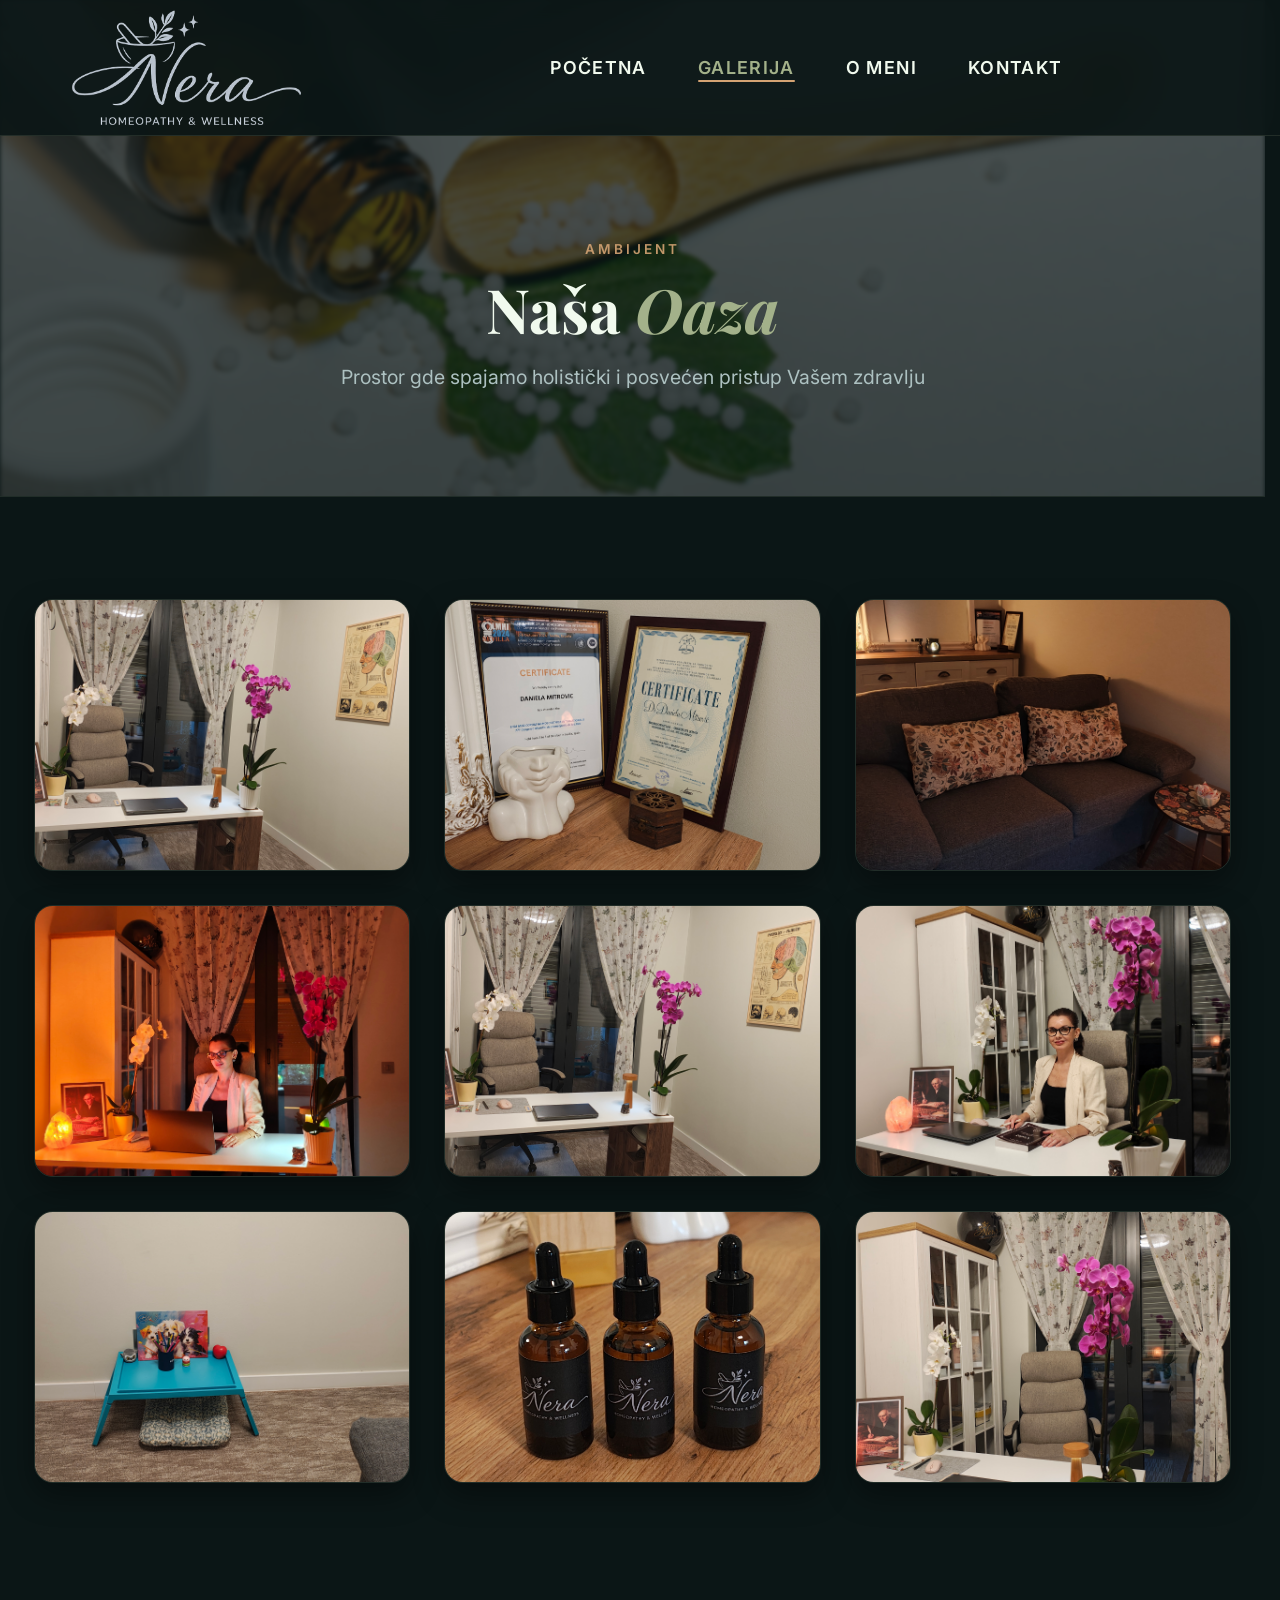
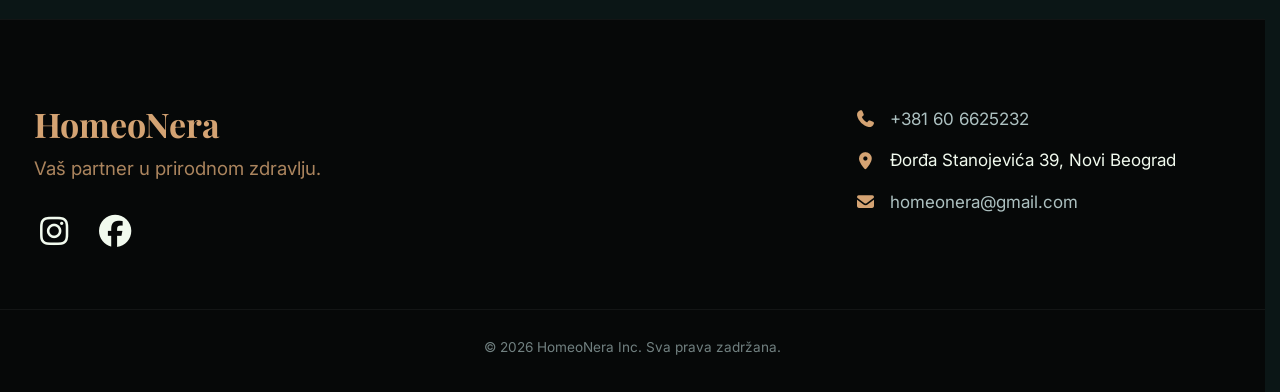
==== Galerija.html @ 5c1df566 "Add files via upload" ====
<!DOCTYPE html>
<html lang="sr">
<head>
    <meta charset="UTF-8">
    <meta name="viewport" content="width=device-width, initial-scale=1.0">
    <meta name="description" content="Zavirite u naš prijatan ambijent i pogledajte kako izgleda put do prirodnog zdravlja.">
    <title>Galerija | Homeopatija Nera Inc.</title>

    <link rel="preconnect" href="https://fonts.googleapis.com">
    <link rel="preconnect" href="https://fonts.gstatic.com" crossorigin>
    <link href="https://fonts.googleapis.com/css2?family=Playfair+Display:ital,wght@0,700;1,400&family=Inter:wght@300;400;600&display=swap" rel="stylesheet">
    <link rel="stylesheet" href="fontawesome-free-7.2.0-web/css/all.min.css">
    
    <link rel="icon" type="image/png" href="favourite.png">
    <link rel="stylesheet" href="style.css">
    <script src="skript.js" defer></script>
    <script src="galerija.js" defer></script>
</head>

<body>
    <header id="header">
        <div class="container header-content">
            <a href="index.html" class="logo" aria-label="HomeoNera - početna">
                <img src="Nera.png" alt="HomeoNera logo" width="120" height="120">
            </a>

            <button class="hamburger" id="hamburger" aria-label="Otvori navigaciju" aria-expanded="false" aria-controls="nav-links">
                <i class="fas fa-bars" aria-hidden="true"></i>
            </button>

            <nav aria-label="Glavna navigacija">
                <ul id="nav-links" role="list">
                    <li><a href="index.html#pocetna">Početna</a></li>
                    <li><a href="galerija.html" class="active-link">Galerija</a></li>
                    <li><a href="Omeni.html">O meni</a></li>
                    <li><a href="#kontakt">Kontakt</a></li>
                </ul>
            </nav>
        </div>
    </header>

    <main class="main-content">
        <section class="about-hero" aria-labelledby="galerija-hero-heading">
            <div class="container">
                <div class="about-hero-content">
                    <span class="hero-eyebrow">Ambijent</span>
                    <h1 id="galerija-hero-heading">Naša <em>Oaza</em></h1>
                    <p>Prostor gde spajamo holistički i posvećen pristup Vašem zdravlju</p>
                </div>
            </div>
        </section>

        <section class="about-me-section" aria-label="Fotografije ordinacije">
            <div class="container">
                <div class="gallery-grid">
                    <div class="img-box gallery-item" tabindex="0">
                        <img src="Galerie/Sideviewoffice 16_9.jpg" alt="Ambijent ordinacije 1" class="profile-img">
                    </div>
                    <div class="img-box gallery-item" tabindex="0">
                        <img src="Galerie/Diploma 16_9.jpg" alt="Homeopatski preparati" class="profile-img">
                    </div>
                    <div class="img-box gallery-item" tabindex="0">
                        <img src="Galerie/Couch.jpg" alt="Detalj iz prirode" class="profile-img">
                    </div>
                    <div class="img-box gallery-item" tabindex="0">
                        <img src="Galerie/Frontview 16_9.jpg" alt="Ambijent ordinacije 2" class="profile-img">
                    </div>
                    <div class="img-box gallery-item" tabindex="0">
                        <img src="Galerie/Sideviewoffice 16_9.jpg" alt="Ambijent ordinacije 1" class="profile-img">
                    </div>
                    <div class="img-box gallery-item" tabindex="0">
                        <img src="Galerie/Sideview.jpg" alt="Homeopatski preparati" class="profile-img">
                    </div>
                    <div class="img-box gallery-item" tabindex="0">
                        <img src="Galerie/Forkids.jpg" alt="Detalj iz prirode" class="profile-img">
                    </div>
                    <div class="img-box gallery-item" tabindex="0">
                        <img src="Galerie/Kapi.jpg" alt="Ambijent ordinacije 2" class="profile-img">
                    </div>
                    <div class="img-box gallery-item" tabindex="0">
                        <img src="Galerie/Frontviewoffice 9_16.jpg" alt="Ambijent ordinacije 1" class="profile-img">
                    </div>
                </div>
            </div>
        </section>
    </main>

    <footer id="kontakt">
        <div class="container footer-grid">
            <div class="footer-brand">
                <h4>HomeoNera</h4>
                <p>Vaš partner u prirodnom zdravlju.</p>
                <div class="social-icons">
                    <a href="https://www.instagram.com/dr.daniela.mitrovic.98" aria-label="Instagram profil"><i class="fab fa-instagram" aria-hidden="true"></i></a>
                    <a href="https://www.facebook.com/people/Holisti%C4%8Dki-centar-Nera/61590607058036/" aria-label="Facebook profil"><i class="fab fa-facebook" aria-hidden="true"></i></a>
                </div>
            </div>

            <div class="footer-contact">
                <p><i class="fas fa-phone" aria-hidden="true"></i> <a href="tel:+381606625232">+381 60 6625232</a></p>
                <p><i class="fas fa-map-marker-alt" aria-hidden="true"></i> Đorđa Stanojevića 39, Novi Beograd</p>
                <p><i class="fas fa-envelope" aria-hidden="true"></i> <a href="mailto:homeonera@gmail.com">homeonera@gmail.com</a></p>
            </div>
        </div>

        <div class="footer-bottom">
            <p>&copy; 2026 HomeoNera Inc. Sva prava zadržana.</p>
        </div>
    </footer>

    <div class="lightbox" id="lightbox" aria-modal="true" role="dialog">
        <button class="lightbox-btn lightbox-close" id="lightbox-close" aria-label="Zatvori galeriju">
            <i class="fas fa-times"></i>
        </button>
        <button class="lightbox-btn lightbox-prev" id="lightbox-prev" aria-label="Prethodna slika">
            <i class="fas fa-chevron-left"></i>
        </button>
        <img src="" alt="Uvećana slika" class="lightbox-img" id="lightbox-img">
        <button class="lightbox-btn lightbox-next" id="lightbox-next" aria-label="Sledeća slika">
            <i class="fas fa-chevron-right"></i>
        </button>
    </div>
</body>
</html>
---- style.css ----
:root {
    --dark-bg:       #0b1616;
    --navy-blue:     #162626;
    --light-blue:    #a3b18a;
    --gold:          #d4a373;
    --text-white:    #f1faee;
    --text-gray:     #adc1c1;
    --text-muted:    #718080;
    --accent-line:   rgba(163, 177, 138, 0.15);
    --accent-line-h: rgba(212, 163, 115, 0.4);
    --transition:    0.35s cubic-bezier(0.4, 0, 0.2, 1);
}

*, *::before, *::after {
    margin: 0;
    padding: 0;
    box-sizing: border-box;
}

html {
    font-size: 17px;
    scroll-behavior: smooth;
    scrollbar-gutter: stable;
}

body {
    background-color: var(--dark-bg);
    color: var(--text-white);
    font-family: 'Inter', sans-serif;
    line-height: 1.65;
    overflow-x: hidden;
    display: flex;
    flex-direction: column;
    min-height: 100dvh;
}

h1, h2, h3, h4 {
    font-family: 'Playfair Display', serif;
    font-weight: 700;
    line-height: 1.15;
}

img {
    display: block;
    max-width: 100%;
}

a {
    color: inherit;
    text-decoration: none;
}

ul { list-style: none; }

:focus-visible {
    outline: 2px solid var(--gold);
    outline-offset: 3px;
    border-radius: 4px;
}

@media (prefers-reduced-motion: reduce) {
    *, *::before, *::after {
        animation-duration: 0.01ms !important;
        transition-duration: 0.01ms !important;
    }
    html { scroll-behavior: auto; }
}

.container {
    max-width: 80rem;
    margin-inline: auto;
    padding-inline: 2rem;
}

.main-content {
    flex: 1;
}

header {
    height: 8rem;
    display: flex;
    align-items: center;
    position: fixed;
    inset-block-start: 0;
    width: 100%;
    z-index: 100;
    background: rgba(11, 22, 22, 0.92);
    backdrop-filter: blur(1rem);
    -webkit-backdrop-filter: blur(1rem);
    border-bottom: 0.0625rem solid var(--accent-line);
    transition: height var(--transition), background var(--transition), box-shadow var(--transition);
}

header.scrolled {
    height: 4.5rem;
    background: rgba(11, 22, 22, 0.99);
    box-shadow: 0 8px 30px rgba(0, 0, 0, 0.55);
}

.header-content {
    display: flex;
    justify-content: space-between;
    align-items: center;
    width: 100%;
    max-width: 100%;
    padding-inline: 6%;
}

.logo {
    display: flex;
    align-items: center;
    flex-shrink: 0;
}

.logo img {
    height: 7.5rem;
    width: auto;
    object-fit: contain;
    margin-inline-start: -0.5rem;
    transition: height var(--transition);
}

header.scrolled .logo img {
    height: 4rem;
}

.hamburger {
    display: none;
    background: transparent;
    border: none;
    color: var(--text-white);
    font-size: 2.2rem;
    cursor: pointer;
    padding: 0.5rem;
    position: absolute;
    inset-inline-end: 2rem;
    top: 50%;
    translate: 0 -50%;
    transition: color var(--transition);
    z-index: 101;
}

.hamburger:hover,
.hamburger[aria-expanded="true"] { color: var(--light-blue); }

nav { margin-inline-end: 11vw; }

nav ul {
    display: flex;
    gap: 3rem;
    align-items: center;
}

nav ul li a {
    font-size: 1.05rem;
    font-weight: 600;
    letter-spacing: 0.08rem;
    text-transform: uppercase;
    white-space: nowrap;
    position: relative;
    padding-block-end: 0.25rem;
    transition: color var(--transition);
}

nav ul li a::after {
    content: '';
    position: absolute;
    inset-block-end: 0;
    inset-inline-start: 0;
    width: 0;
    height: 0.125rem;
    background: var(--gold);
    transition: width var(--transition);
    border-radius: 1rem;
}

nav ul li a:hover,
nav ul li a.active-link { color: var(--light-blue); }

nav ul li a:hover::after,
nav ul li a.active-link::after { width: 100%; }

.hero {
    position: relative;
    padding-block: 14rem 8rem;
    min-height: 88dvh;
    display: flex;
    align-items: center;
    overflow: hidden;
    background: var(--dark-bg);
}

.hero::before {
    content: '';
    position: absolute;
    inset: -3%;
    background: linear-gradient(
        to bottom,
        rgba(11, 22, 22, 0.8),
        rgba(11, 22, 22, 0.92)
    ), url('Bg1.jpg') center / cover no-repeat;
    filter: blur(2px);
    z-index: 0;
    will-change: transform; 
}

.hero-botanical {
    position: absolute;
    inset-inline-end: 3%;
    top: 50%;
    translate: 0 -50%;
    width: clamp(260px, 35vw, 480px);
    opacity: 0.85;
    pointer-events: none;
    z-index: 1;
    animation: floatLeaf 8s ease-in-out infinite;
}

@keyframes floatLeaf {
    0%, 100% { translate: 0 -50%; }
    50%      { translate: 0 calc(-50% - 12px); }
}

.hero .container { position: relative; z-index: 2; }

.hero-grid {
    display: grid;
    grid-template-columns: 1.4fr 1fr;
    gap: 4rem;
    align-items: center;
}

.hero-eyebrow {
    display: inline-block;
    font-size: 0.8rem;
    font-weight: 600;
    letter-spacing: 0.18rem;
    text-transform: uppercase;
    color: var(--gold);
    margin-bottom: 1.1rem;
    opacity: 0.9;
}

.hero-text h1 {
    font-size: clamp(2.6rem, 5vw, 4.2rem);
    margin-bottom: 1.4rem;
}

.hero-text h1 em {
    color: var(--light-blue);
    font-style: italic;
}

.hero-text > p {
    color: var(--text-gray);
    font-size: 1.15rem;
    max-width: 34rem;
    margin-bottom: 3rem;
}

.hero-cards {
    display: flex;
    flex-direction: column;
    gap: 1.8rem;
}

.card {
    display: block;
    background: rgba(22, 38, 38, 0.45);
    backdrop-filter: blur(0.6rem);
    -webkit-backdrop-filter: blur(0.6rem);
    padding: 2rem 2.2rem;
    border-radius: 1.1rem;
    border: 0.0625rem solid var(--accent-line);
    max-width: 28rem;
    transition: transform var(--transition), border-color var(--transition), background var(--transition);
    cursor: pointer;
    will-change: transform;
}

.card:hover {
    transform: translateY(-2%);
    border-color: var(--gold);
    background: rgba(22, 38, 38, 0.65);
    transition: transform 0.3s ease-in-out, border-color 0.5s ease-in-out, background 0.3s ease-in-out;
}

.card:active { transform: translateY(-2px) scale(0.99); }

.card i {
    font-size: 1.8rem;
    color: var(--gold);
    margin-bottom: 0.8rem;
}

.card h3 {
    font-size: 1.3rem;
    margin-bottom: 0.4rem;
}

.card p {
    color: var(--text-gray);
    font-size: 0.95rem;
}

.info-section {
    padding-block: 7rem;
    background: var(--dark-bg);
}

.section-title {
    text-align: center;
    font-size: clamp(2rem, 4vw, 3rem);
    margin-bottom: 4rem;
}

.section-title::after {
    content: '';
    display: block;
    width: min(50%, 20rem);
    height: 0.18rem;
    background: linear-gradient(to right, transparent, var(--gold), transparent);
    margin: 0.9rem auto 0;
    border-radius: 1rem;
}

.info-grid {
    display: grid;
    grid-template-columns: repeat(auto-fit, minmax(17rem, 1fr));
    gap: 2rem;
}

.info-box {
    background: var(--navy-blue);
    padding: 2.8rem 2.4rem;
    border-radius: 1.1rem;
    border: 0.0625rem solid transparent;
    display: flex;
    flex-direction: column;
    align-items: center;
    text-align: center;
    transition: border-color var(--transition), transform var(--transition);
}

.info-icon {
    width: 3.5rem;
    height: 3.5rem;
    background: rgba(212, 163, 115, 0.1);
    border-radius: 50%;
    display: flex;
    align-items: center;
    justify-content: center;
    margin-bottom: 1.2rem;
    transition: background var(--transition);
}

.info-icon i {
    font-size: 1.5rem;
    color: var(--gold);
}

.naslov {
    font-size: 1.3rem;
    margin-bottom: 0.85rem;
}

.opravdanje {
    font-size: 1rem;
    color: var(--text-gray);
    line-height: 1.7;
}

.info-box, .card, .fact-box, .feature-item, .img-box {
    opacity: 0;
    translate: 0 22px;
    transition: opacity 0.55s ease, translate 0.55s ease;
}

.info-box.visible, .card.visible, .fact-box.visible, .feature-item.visible, .img-box.visible {
    opacity: 1;
    translate: 0 0;
}

.info-box:nth-child(2) { transition-delay: 0.1s; }
.info-box:nth-child(3) { transition-delay: 0.2s; }

.gallery-item:nth-child(4n+1) { transition-delay: 0s; }
.gallery-item:nth-child(4n+2) { transition-delay: 0.02s; }
.gallery-item:nth-child(4n+3) { transition-delay: 0.06s; }
.gallery-item:nth-child(4n+4) { transition-delay: 0.1s; }
.gallery-item:nth-child(4n+5) { transition-delay: 0.13s; }
.gallery-item:nth-child(4n+6) { transition-delay: 0.17s; }
.gallery-item:nth-child(4n+7) { transition-delay: 0.21s; }
.gallery-item:nth-child(4n+8) { transition-delay: 0.24s; }

footer {
    background: #060808;
    padding: 5rem 0 2rem;
    border-top: 0.0625rem solid rgba(255, 255, 255, 0.05);
    margin-top: auto;
}

.footer-grid {
    display: grid;
    grid-template-columns: 2fr 1fr;
    gap: 4rem;
    margin-bottom: 3rem;
}

.footer-brand h4 {
    font-size: 2rem;
    color: var(--gold);
    margin-bottom: 0.6rem;
}

.footer-brand > p {
    font-size: 1.1rem;
    color: var(--gold);
    opacity: 0.8;
}

.social-icons {
    display: flex;
    gap: 1.2rem;
    margin-top: 1.2rem;
}

.social-icons a {
    font-size: 1.9rem;
    transition: color var(--transition), transform var(--transition);
}

.social-icons a:hover {
    color: var(--gold);
    transform: scale(1.25);
}

.footer-contact { display: flex; flex-direction: column; gap: 0.8rem; }

.footer-contact p {
    display: flex;
    align-items: center;
    gap: 0.8rem;
    font-size: 1rem;
}

.footer-contact i { color: var(--gold); flex-shrink: 0; }

.footer-contact a {
    color: var(--text-gray);
    transition: color var(--transition);
}

.footer-contact a:hover { color: var(--gold); }

.footer-bottom {
    text-align: center;
    padding-top: 1.5rem;
    border-top: 0.0625rem solid rgba(255, 255, 255, 0.05);
    font-size: 0.8rem;
    color: var(--text-muted);
}

.about-hero {
    position: relative;
    padding-block: 14rem 6rem;
    background-color: var(--dark-bg);
    text-align: center;
    border-bottom: 0.0625rem solid var(--accent-line);
    overflow: hidden;
}

.about-hero::before {
    content: '';    
    position: absolute;
    top: 0;
    left: 0;
    right: 0;
    bottom: -1%; 
    background: 
        linear-gradient(to bottom, rgba(11, 22, 22, 0.72) 0%, rgba(11, 22, 22, 0.80) 100%),
        url('Bg1.jpg') center / cover no-repeat;
    z-index: 0;
    filter: blur(2px);
}

.about-hero-content {
    position: relative;
    z-index: 1;
}

.about-hero-content .hero-eyebrow {
    display: block;
    margin-bottom: 0.8rem;
}

.about-hero-content h1 {
    font-size: clamp(2.6rem, 5vw, 3.6rem);
    margin-bottom: 1rem;
}

.about-hero-content h1 em {
    color: var(--light-blue);
    font-style: italic;
}

.about-hero-content > p {
    color: var(--text-gray);
    font-size: 1.15rem;
    max-width: 38rem;
    margin-inline: auto;
}

.about-me-section {
    padding-block: 6rem;
    background: var(--dark-bg);
}

.about-grid {
    display: grid;
    grid-template-columns: 1fr 1.4fr;
    gap: 1rem;
    align-items: center;
}

.about-image-side {
    display: flex;
    flex-direction: column;
    align-items: center;
    width: 100%;
}

.profile-gallery {
    display: block;
    width: 100%;
    max-width: 70%;
}

.single-profile-img {
    width: 100%;
    aspect-ratio: 9 / 16;
    height: auto;
}

.img-box {
    border-radius: 1.1rem;
    overflow: hidden;
    border: 0.0625rem solid var(--accent-line);
    box-shadow: 0 12px 30px rgba(0, 0, 0, 0.4);
    transition: transform var(--transition), border-color var(--transition), opacity 0.55s ease, translate 0.55s ease;
}

.profile-img {
    width: 100%;
    height: 100%;
    object-fit: cover;
}

.about-text-side { color: var(--text-gray); }

.text-badge {
    display: inline-block;
    color: var(--light-blue);
    font-size: 0.82rem;
    text-transform: uppercase;
    letter-spacing: 0.16rem;
    font-weight: 600;
    margin-bottom: 0.5rem;
}

.about-subtitle {
    font-size: clamp(2rem, 3.5vw, 2.8rem);
    color: var(--text-white);
    margin-bottom: 1.4rem;
}

.lead-text {
    font-size: 1.15rem;
    color: var(--text-white);
    line-height: 1.75;
    margin-bottom: 1.6rem;
}

.about-blockquote {
    border-inline-start: 3px solid var(--gold);
    padding-inline-start: 1.5rem;
    margin-block: 1.8rem;
    font-style: italic;
    color: var(--text-gray);
}

.about-blockquote p { font-size: 1.1rem; line-height: 1.65; }

.about-text-side > p { font-size: 1.02rem; margin-bottom: 1.4rem; }

.about-mini-title {
    font-size: 1.5rem;
    margin-block: 2rem 1rem;
    color: var(--gold);
}

.about-mini-title i { margin-inline-end: 0.5rem; }

.features-list {
    display: flex;
    flex-direction: column;
    gap: 0.9rem;
    margin-top: 1.2rem;
}

.feature-item {
    display: flex;
    align-items: flex-start;
    gap: 0.9rem;
}

.feature-item i {
    color: var(--light-blue);
    font-size: 1.15rem;
    margin-top: 0.2rem;
    flex-shrink: 0;
}

.feature-item p { margin-bottom: 0; font-size: 1rem; }

@media (max-width: 1200px) {
    html { font-size: 16px; }
    .container { padding-inline: 4%; }
}

@media (max-width: 992px) {
    .about-grid {
        grid-template-columns: 1fr;
        gap: 2.5rem;
    }
    
    .about-text-side {
        order: 1; 
    }
    
    .about-image-side {
        display: none !important;
        order: 2;
        max-width: 260px;
        margin-inline: auto;
        margin-top: 1.5rem;
    }
    .main-img   { height: 20rem; }
    .sub-img-1,
    .sub-img-2  { height: 11rem; }
    .about-subtitle { font-size: 2.1rem; }
    nav ul { gap: 2rem; }
}

@media (max-width: 892px) {
    .hamburger { display: block; }
    nav { margin-inline-end: 0; }
    
    nav ul {
        position: absolute;
        top: 100%;
        inset-inline-end: 5%;
        flex-direction: column;
        align-items: stretch;
        gap: 0;
        background: rgba(16, 30, 30, 0.98);
        border: 0.0625rem solid var(--accent-line);
        border-radius: 1rem;
        box-shadow: 0 16px 44px rgba(0, 0, 0, 0.65);
        width: 15rem;
        padding-block: 0.6rem;
        opacity: 0;
        visibility: hidden;
        transform: translateY(-0.8rem) scale(0.96);
        transition: opacity 0.28s ease, transform 0.28s cubic-bezier(0.175, 0.885, 0.32, 1.275), visibility 0.28s;
        z-index: 100;
        pointer-events: none;
    }

    nav ul::before {
        content: '';
        position: absolute;
        bottom: 100%;
        inset-inline-end: 1.2rem;
        border: 0.5rem solid transparent;
        border-bottom-color: rgba(16, 30, 30, 0.98);
    }

    nav ul.active {
        opacity: 1;
        visibility: visible;
        transform: translateY(0.4rem) scale(1);
        pointer-events: auto;
    }

    nav ul li a {
        display: block;
        padding: 0.9rem 2rem;
        font-size: 1rem;
        text-align: right;
        border-bottom: 0.0625rem solid var(--accent-line);
        transition: background 0.2s, color 0.2s;
    }

    nav ul li a::after { display: none; }
    nav ul li:last-child a { border-bottom: none; }

    nav ul li a:hover {
        background: rgba(163, 177, 138, 0.08);
        color: var(--gold);
    }

    .hero-grid {
        grid-template-columns: 1fr;
        text-align: center;
        gap: 2.5rem;
    }

    .hero-text > p { margin-inline: auto; }
    .hero-cards { align-items: center; }
    .hero-botanical { display: none; }
}

@media (max-width: 768px) {
    .hero-text h1 { font-size: 2.6rem; }
    .section-title { font-size: 2rem; }
    .info-section { padding-block: 5rem; }
    
    .footer-grid {
        grid-template-columns: 1fr;
        gap: 2.5rem;
        text-align: center;
    }
    .social-icons  { justify-content: center; }
    .footer-contact p { justify-content: center; }
}

@media (max-width: 576px) {
    .hero { padding-block: 12rem 6rem; }
    .about-hero { padding-block: 12rem 5rem; }
    .hero-cards .card { width: 100%; }

     .about-image-side {
        max-width: 220px;
        margin-top: 1rem;
    }
    
    .lead-text {
        font-size: 1.05rem;
    }
}

@media (max-width: 480px) {
    .container { padding-inline: 1.2rem; }
    .logo img { height: 5.5rem; }
    header { height: 6.5rem; }
    
    .main-img   { height: 15rem; }
    .sub-img-1,
    .sub-img-2  { height: 8.5rem; }
    .fact-box { padding: 0.9rem 1.1rem; }
    .hero { padding-block: 10rem 5rem; }
}

.gallery-grid {
    display: grid;
    grid-template-columns: repeat(auto-fill, minmax(18rem, 1fr));
    gap: 2rem;
    padding-bottom: 2rem;
}

.gallery-item {
    cursor: pointer;
    height: 16rem;
}

.lightbox {
    position: fixed;
    inset: 0;
    background: rgba(11, 22, 22, 0.96);
    backdrop-filter: blur(10px);
    -webkit-backdrop-filter: blur(10px);
    display: flex;
    align-items: center;
    justify-content: center;
    z-index: 1000;
    opacity: 0;
    pointer-events: none;
    transition: opacity var(--transition);
}

.lightbox.active {
    opacity: 1;
    pointer-events: auto;
}

.lightbox-img {
    max-width: 85vw;
    max-height: 85vh;
    border-radius: 0.8rem;
    box-shadow: 0 15px 50px rgba(0, 0, 0, 0.6);
    border: 0.125rem solid var(--gold);
    object-fit: contain;
    transform: scale(0.95);
    transition: transform var(--transition);
}

.lightbox.active .lightbox-img {
    transform: scale(1);
}

.lightbox-btn {
    position: absolute;
    background: rgba(22, 38, 38, 0.6);
    border: 0.0625rem solid var(--accent-line);
    color: var(--text-white);
    font-size: 1.8rem;
    width: 3.5rem;
    height: 3.5rem;
    border-radius: 50%;
    cursor: pointer;
    display: flex;
    align-items: center;
    justify-content: center;
    transition: background var(--transition), border-color var(--transition), color var(--transition), transform var(--transition);
    z-index: 101;
}

.lightbox-btn:hover {
    background: var(--navy-blue);
    border-color: var(--gold);
    color: var(--gold);
    transform: scale(1.1);
}

.lightbox-prev { left: 4%; }
.lightbox-next { right: 4%; }
.lightbox-close { 
    top: 3%; 
    right: 4%; 
    background: transparent; 
    border-color: transparent; 
    font-size: 2.2rem;
}
.lightbox-close:hover {
    background: transparent;
    border-color: transparent;
}

@media (max-width: 768px) {
    .lightbox-btn { width: 2.8rem; height: 2.8rem; font-size: 1.2rem; }
    .lightbox-prev { left: 2%; }
    .lightbox-next { right: 2%; }
    .lightbox-img { max-width: 95vw; }
}

@media (max-width: 892px) {
    .gallery-item {
        cursor: default;
        pointer-events: none;
    }
}
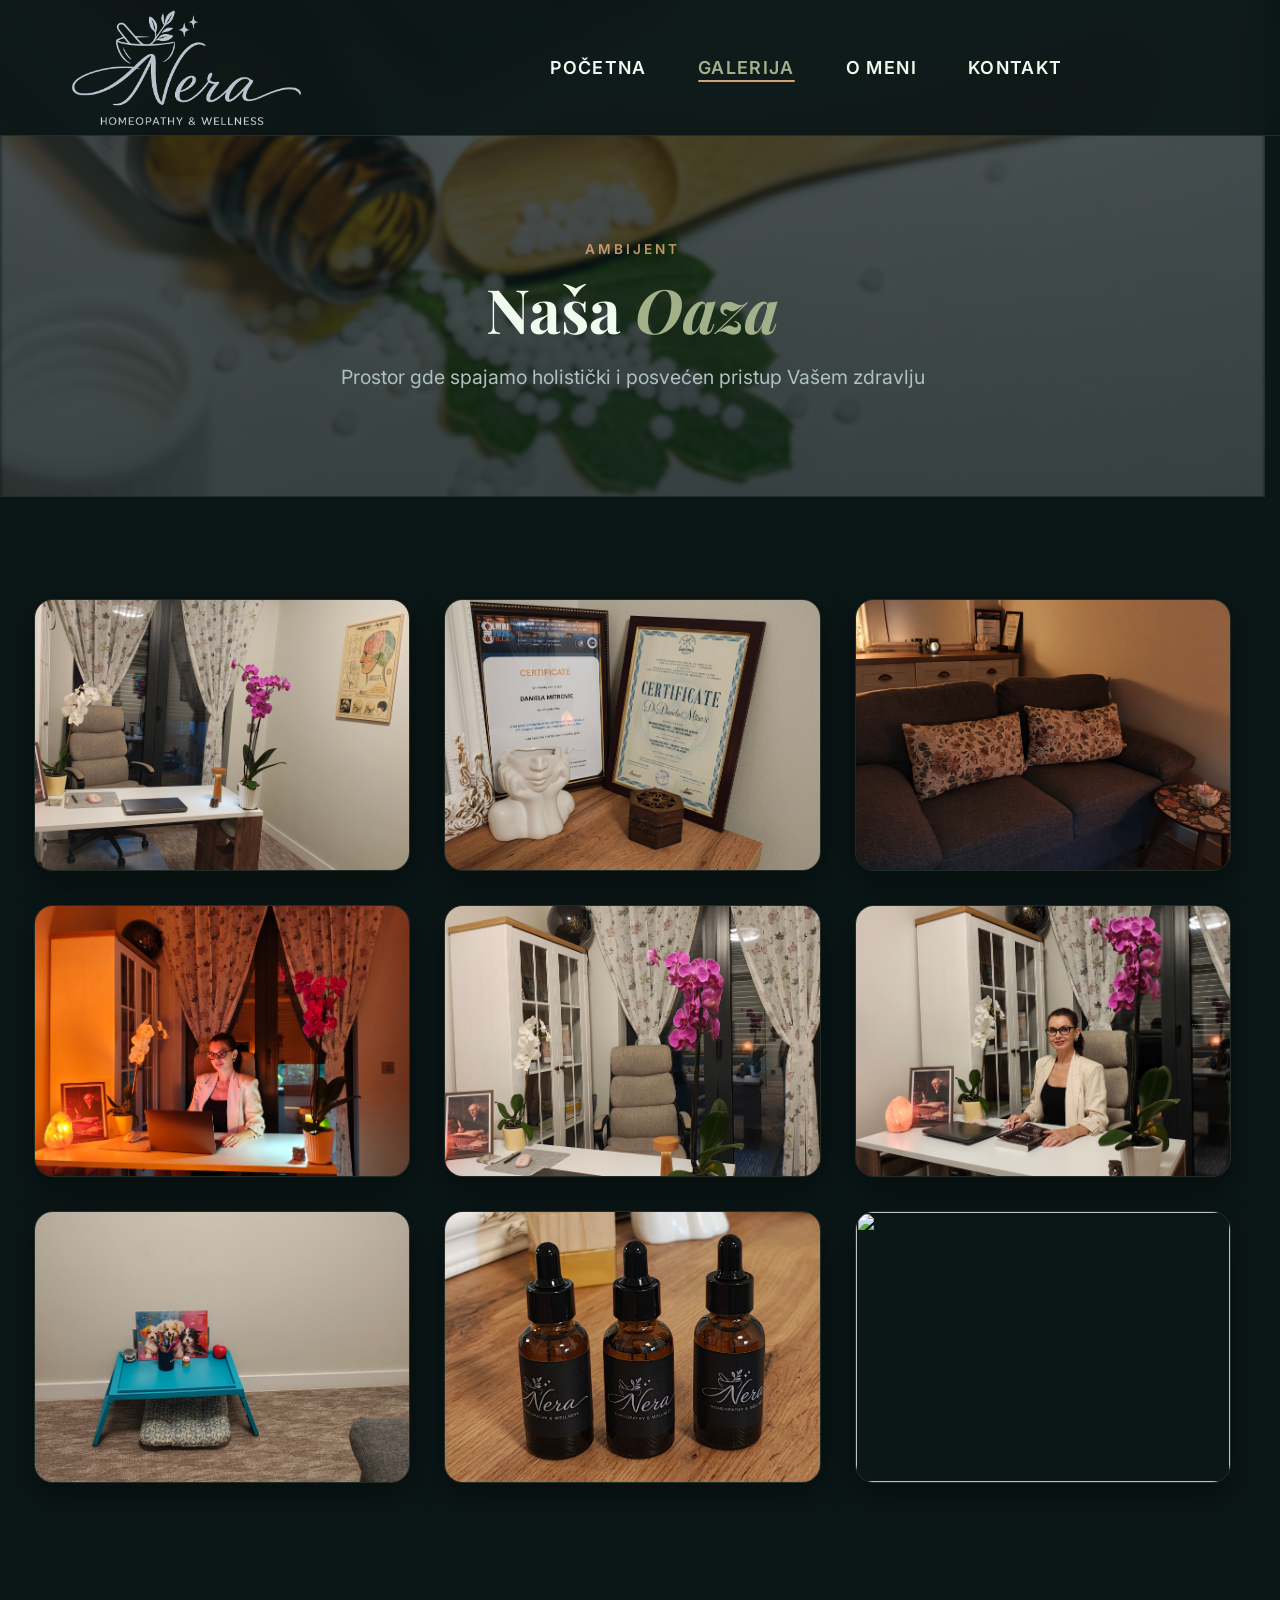
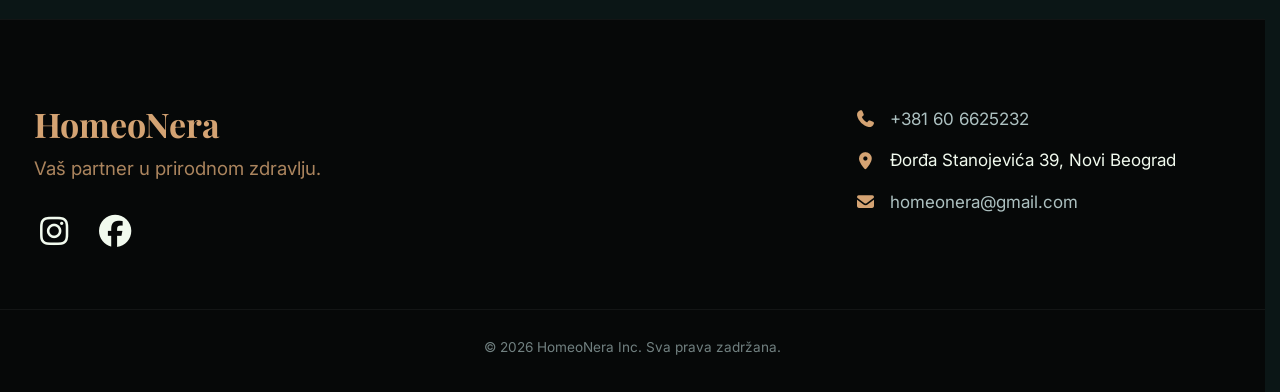
==== commit e4bf3cdc: "Update Galerija.html" ====
--- a/Galerija.html
+++ b/Galerija.html
@@ -4,7 +4,7 @@
     <meta charset="UTF-8">
     <meta name="viewport" content="width=device-width, initial-scale=1.0">
     <meta name="description" content="Zavirite u naš prijatan ambijent i pogledajte kako izgleda put do prirodnog zdravlja.">
-    <title>Galerija | Homeopatija Nera Inc.</title>
+    <title>Galerija | HomeoNera</title>
 
     <link rel="preconnect" href="https://fonts.googleapis.com">
     <link rel="preconnect" href="https://fonts.gstatic.com" crossorigin>
@@ -54,31 +54,31 @@
             <div class="container">
                 <div class="gallery-grid">
                     <div class="img-box gallery-item" tabindex="0">
-                        <img src="Galerie/Sideviewoffice 16_9.jpg" alt="Ambijent ordinacije 1" class="profile-img">
+                        <img src="Galerie/Sideviewoffice 16_9.jpg" class="profile-img">
                     </div>
                     <div class="img-box gallery-item" tabindex="0">
-                        <img src="Galerie/Diploma 16_9.jpg" alt="Homeopatski preparati" class="profile-img">
+                        <img src="Galerie/Diploma 16_9.jpg" class="profile-img">
                     </div>
                     <div class="img-box gallery-item" tabindex="0">
-                        <img src="Galerie/Couch.jpg" alt="Detalj iz prirode" class="profile-img">
+                        <img src="Galerie/Couch.jpg" class="profile-img">
                     </div>
                     <div class="img-box gallery-item" tabindex="0">
-                        <img src="Galerie/Frontview 16_9.jpg" alt="Ambijent ordinacije 2" class="profile-img">
+                        <img src="Galerie/Frontview 16_9.jpg" class="profile-img">
                     </div>
                     <div class="img-box gallery-item" tabindex="0">
-                        <img src="Galerie/Sideviewoffice 16_9.jpg" alt="Ambijent ordinacije 1" class="profile-img">
+                        <img src="Galerie/Frontviewoffice 9_16.jpg" class="profile-img">
                     </div>
                     <div class="img-box gallery-item" tabindex="0">
-                        <img src="Galerie/Sideview.jpg" alt="Homeopatski preparati" class="profile-img">
+                        <img src="Galerie/Sideview.jpg" class="profile-img">
                     </div>
                     <div class="img-box gallery-item" tabindex="0">
-                        <img src="Galerie/Forkids.jpg" alt="Detalj iz prirode" class="profile-img">
+                        <img src="Galerie/Forkids.jpg" class="profile-img">
                     </div>
                     <div class="img-box gallery-item" tabindex="0">
-                        <img src="Galerie/Kapi.jpg" alt="Ambijent ordinacije 2" class="profile-img">
+                        <img src="Galerie/Kapi.jpg" class="profile-img">
                     </div>
                     <div class="img-box gallery-item" tabindex="0">
-                        <img src="Galerie/Frontviewoffice 9_16.jpg" alt="Ambijent ordinacije 1" class="profile-img">
+                        <img src="Galerie/Candle.jpg" class="profile-img">
                     </div>
                 </div>
             </div>
@@ -121,4 +121,4 @@
         </button>
     </div>
 </body>
-</html>+</html>
